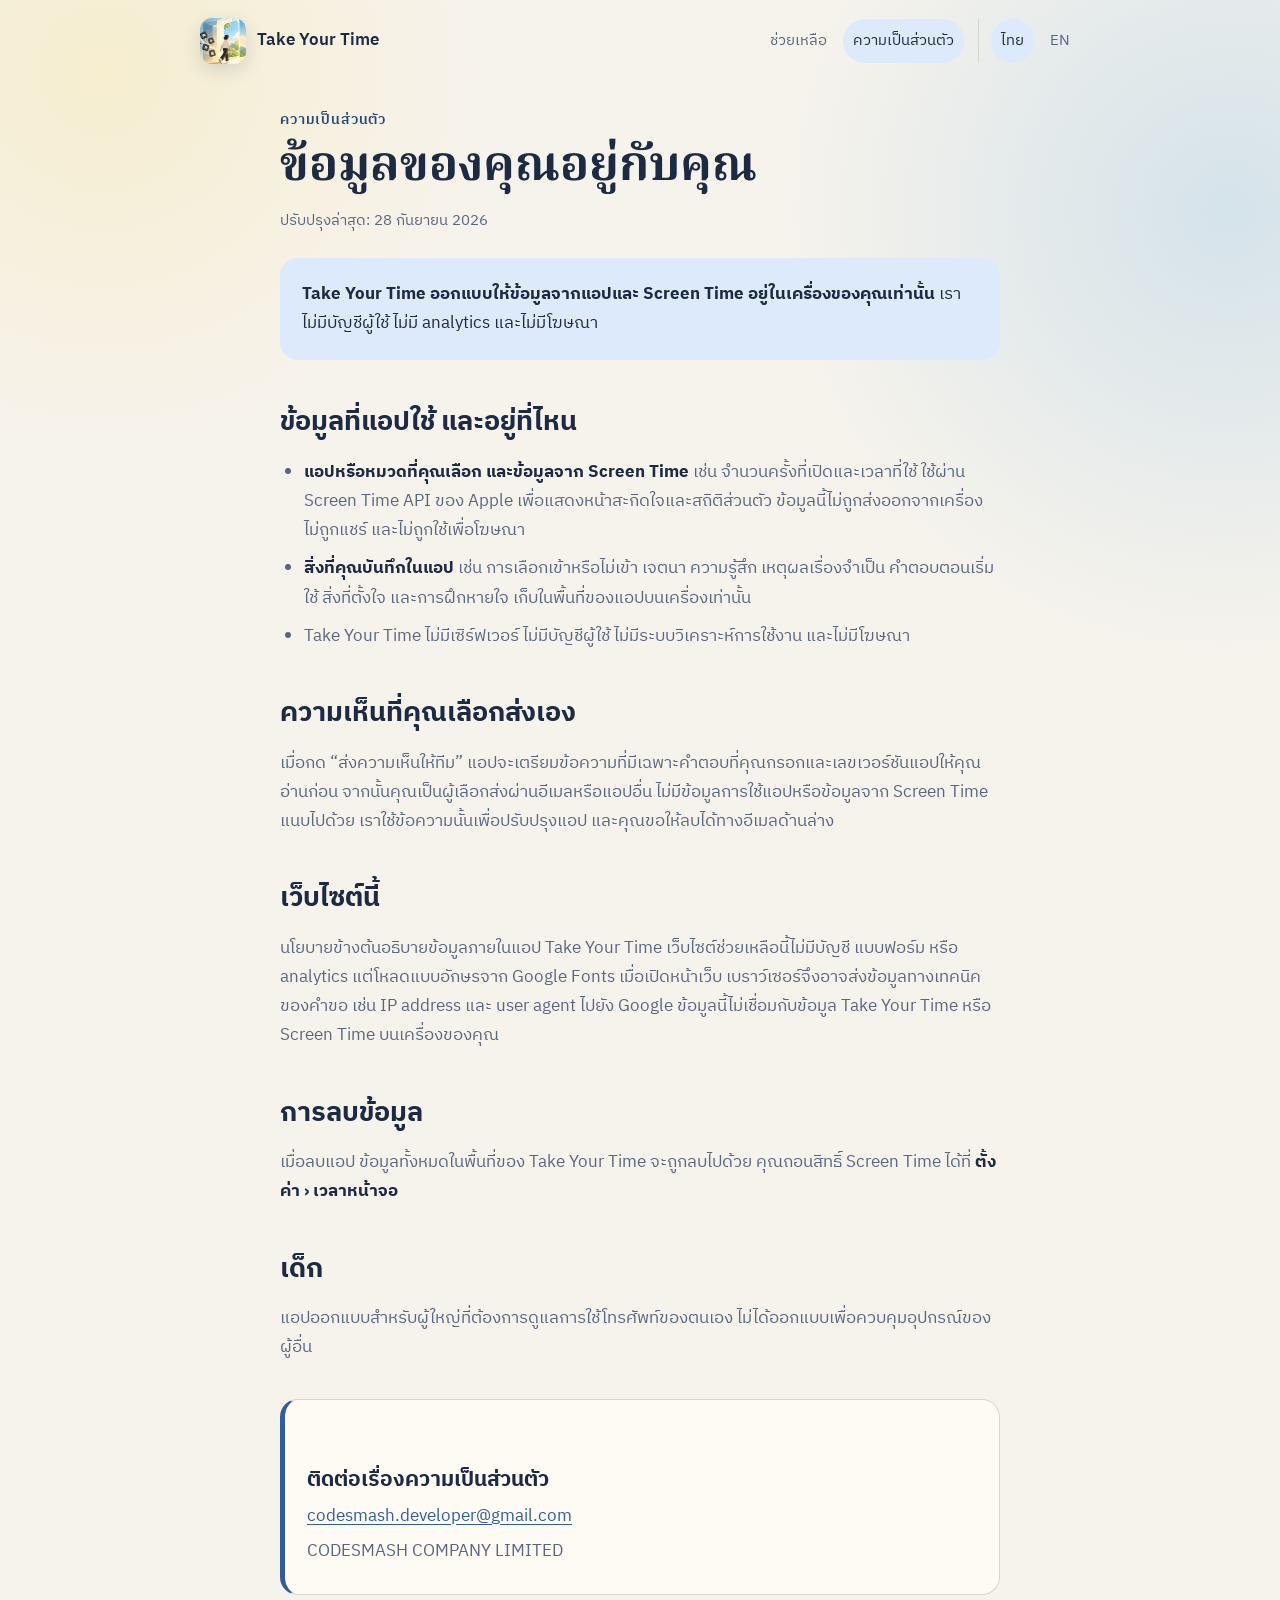
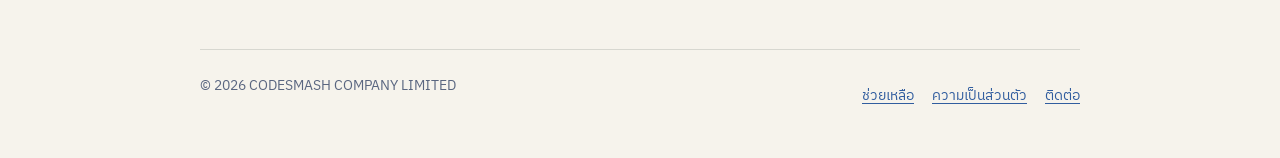
==== privacy/index.html @ d9d4eece "Publish Take Your Time support and privacy redesign" ====
<!doctype html>
<html lang="th">
<head>
  <meta charset="utf-8">
  <meta name="viewport" content="width=device-width, initial-scale=1">
  <meta name="description" content="นโยบายความเป็นส่วนตัวของ Take Your Time ข้อมูลแอปและ Screen Time อยู่บนอุปกรณ์ของคุณ">
  <meta name="theme-color" content="#f6f3ec" media="(prefers-color-scheme: light)">
  <meta name="theme-color" content="#111a2e" media="(prefers-color-scheme: dark)">
  <meta property="og:type" content="website">
  <meta property="og:site_name" content="Take Your Time">
  <meta property="og:locale" content="th_TH">
  <meta property="og:title" content="ความเป็นส่วนตัว · Take Your Time">
  <meta property="og:description" content="ข้อมูลแอปและ Screen Time อยู่บนอุปกรณ์ของคุณ">
  <meta property="og:url" content="https://netzerodash.github.io/mindful-gate/privacy/">
  <meta property="og:image" content="https://netzerodash.github.io/mindful-gate/icon.png">
  <title>ความเป็นส่วนตัว · Take Your Time</title>
  <link rel="canonical" href="https://netzerodash.github.io/mindful-gate/privacy/">
  <link rel="alternate" hreflang="th" href="https://netzerodash.github.io/mindful-gate/privacy/">
  <link rel="alternate" hreflang="en" href="https://netzerodash.github.io/mindful-gate/en/privacy/">
  <link rel="alternate" hreflang="x-default" href="https://netzerodash.github.io/mindful-gate/privacy/">
  <link rel="icon" href="../icon.png">
  <link rel="apple-touch-icon" href="../icon.png">
  <link rel="preconnect" href="https://fonts.googleapis.com">
  <link rel="stylesheet" href="https://fonts.googleapis.com/css2?family=IBM+Plex+Sans+Thai:wght@400;600&family=Noto+Serif+Thai:wght@600&display=swap">
  <link rel="stylesheet" href="../style.css">
</head>
<body>
  <a class="skip-link" href="#content">ข้ามไปยังเนื้อหา</a>
  <header class="site-header">
    <a class="brand" href="../support/" aria-label="Take Your Time · ช่วยเหลือ">
      <img src="../icon.png" alt="" width="46" height="46">
      <span>Take Your Time</span>
    </a>
    <nav class="site-nav" aria-label="เมนูหลัก">
      <div class="nav-links">
        <a class="nav-link" href="../support/">ช่วยเหลือ</a>
        <a class="nav-link" href="./" aria-current="page">ความเป็นส่วนตัว</a>
      </div>
      <div class="language-links" aria-label="ภาษา">
        <a class="language-link" href="./" lang="th" aria-current="page">ไทย</a>
        <a class="language-link" href="../en/privacy/" lang="en" hreflang="en">EN</a>
      </div>
    </nav>
  </header>

  <main class="site-main prose" id="content">
    <p class="eyebrow">ความเป็นส่วนตัว</p>
    <h1>ข้อมูลของคุณอยู่กับคุณ</h1>
    <p class="updated">ปรับปรุงล่าสุด: 28 กันยายน 2026</p>
    <p class="privacy-intro"><strong>Take Your Time ออกแบบให้ข้อมูลจากแอปและ Screen Time อยู่ในเครื่องของคุณเท่านั้น</strong> เราไม่มีบัญชีผู้ใช้ ไม่มี analytics และไม่มีโฆษณา</p>

    <h2>ข้อมูลที่แอปใช้ และอยู่ที่ไหน</h2>
    <ul>
      <li><strong>แอปหรือหมวดที่คุณเลือก และข้อมูลจาก Screen Time</strong> เช่น จำนวนครั้งที่เปิดและเวลาที่ใช้ ใช้ผ่าน Screen Time API ของ Apple เพื่อแสดงหน้าสะกิดใจและสถิติส่วนตัว ข้อมูลนี้ไม่ถูกส่งออกจากเครื่อง ไม่ถูกแชร์ และไม่ถูกใช้เพื่อโฆษณา</li>
      <li><strong>สิ่งที่คุณบันทึกในแอป</strong> เช่น การเลือกเข้าหรือไม่เข้า เจตนา ความรู้สึก เหตุผลเรื่องจำเป็น คำตอบตอนเริ่มใช้ สิ่งที่ตั้งใจ และการฝึกหายใจ เก็บในพื้นที่ของแอปบนเครื่องเท่านั้น</li>
      <li>Take Your Time ไม่มีเซิร์ฟเวอร์ ไม่มีบัญชีผู้ใช้ ไม่มีระบบวิเคราะห์การใช้งาน และไม่มีโฆษณา</li>
    </ul>

    <h2>ความเห็นที่คุณเลือกส่งเอง</h2>
    <p>เมื่อกด “ส่งความเห็นให้ทีม” แอปจะเตรียมข้อความที่มีเฉพาะคำตอบที่คุณกรอกและเลขเวอร์ชันแอปให้คุณอ่านก่อน จากนั้นคุณเป็นผู้เลือกส่งผ่านอีเมลหรือแอปอื่น ไม่มีข้อมูลการใช้แอปหรือข้อมูลจาก Screen Time แนบไปด้วย เราใช้ข้อความนั้นเพื่อปรับปรุงแอป และคุณขอให้ลบได้ทางอีเมลด้านล่าง</p>

    <h2>เว็บไซต์นี้</h2>
    <p>นโยบายข้างต้นอธิบายข้อมูลภายในแอป Take Your Time เว็บไซต์ช่วยเหลือนี้ไม่มีบัญชี แบบฟอร์ม หรือ analytics แต่โหลดแบบอักษรจาก Google Fonts เมื่อเปิดหน้าเว็บ เบราว์เซอร์จึงอาจส่งข้อมูลทางเทคนิคของคำขอ เช่น IP address และ user agent ไปยัง Google ข้อมูลนี้ไม่เชื่อมกับข้อมูล Take Your Time หรือ Screen Time บนเครื่องของคุณ</p>

    <h2>การลบข้อมูล</h2>
    <p>เมื่อลบแอป ข้อมูลทั้งหมดในพื้นที่ของ Take Your Time จะถูกลบไปด้วย คุณถอนสิทธิ์ Screen Time ได้ที่ <strong>ตั้งค่า › เวลาหน้าจอ</strong></p>

    <h2>เด็ก</h2>
    <p>แอปออกแบบสำหรับผู้ใหญ่ที่ต้องการดูแลการใช้โทรศัพท์ของตนเอง ไม่ได้ออกแบบเพื่อควบคุมอุปกรณ์ของผู้อื่น</p>

    <aside class="callout" aria-labelledby="contact-title">
      <h2 id="contact-title">ติดต่อเรื่องความเป็นส่วนตัว</h2>
      <p><a class="contact-link" href="mailto:codesmash.developer@gmail.com?subject=Take%20Your%20Time%20Privacy">codesmash.developer@gmail.com</a></p>
      <p>CODESMASH COMPANY LIMITED</p>
    </aside>
  </main>

  <footer class="site-footer">
    <span>© 2026 CODESMASH COMPANY LIMITED</span>
    <div class="footer-links">
      <a href="../support/">ช่วยเหลือ</a>
      <a href="./">ความเป็นส่วนตัว</a>
      <a href="mailto:codesmash.developer@gmail.com">ติดต่อ</a>
    </div>
  </footer>
</body>
</html>
---- style.css ----
:root {
  color-scheme: light dark;
  --bg: #f6f3ec;
  --surface: rgba(255, 253, 247, 0.86);
  --surface-solid: #fffdf7;
  --ink: #1d2a44;
  --muted: #5a6680;
  --primary: #315d9f;
  --primary-strong: #244979;
  --primary-soft: #dceafb;
  --warm: #f7e6a8;
  --line: #d7d7d0;
  --shadow: 0 20px 52px rgba(43, 68, 102, 0.1);
  --focus: #ba5a00;
}

@media (prefers-color-scheme: dark) {
  :root {
    --bg: #111a2e;
    --surface: rgba(24, 37, 64, 0.88);
    --surface-solid: #182540;
    --ink: #f0f3f9;
    --muted: #b1bad0;
    --primary: #9bbcf2;
    --primary-strong: #c8dcff;
    --primary-soft: #253b62;
    --warm: #5b4d28;
    --line: #334160;
    --shadow: 0 24px 64px rgba(0, 0, 0, 0.24);
    --focus: #ffbd6b;
  }
}

* { box-sizing: border-box; }

html { scroll-behavior: smooth; }

body {
  min-height: 100vh;
  margin: 0;
  background:
    radial-gradient(circle at 8% 4%, rgba(247, 230, 168, 0.42), transparent 24rem),
    radial-gradient(circle at 96% 12%, rgba(127, 184, 230, 0.28), transparent 28rem),
    var(--bg);
  color: var(--ink);
  font: 17px/1.72 "IBM Plex Sans Thai", -apple-system, BlinkMacSystemFont, "Segoe UI", sans-serif;
  text-rendering: optimizeLegibility;
}

a { color: var(--primary); text-underline-offset: 0.18em; }
a:hover { color: var(--primary-strong); }
a:focus-visible,
summary:focus-visible {
  border-radius: 6px;
  outline: 3px solid var(--focus);
  outline-offset: 4px;
}

.skip-link {
  position: fixed;
  z-index: 10;
  top: 10px;
  left: 10px;
  padding: 10px 14px;
  border-radius: 10px;
  background: var(--surface-solid);
  color: var(--ink);
  transform: translateY(-160%);
}
.skip-link:focus { transform: translateY(0); }

.site-header,
.site-main,
.site-footer {
  width: min(100% - 32px, 880px);
  margin-inline: auto;
}

.site-header {
  display: flex;
  align-items: center;
  justify-content: space-between;
  gap: 20px;
  min-height: 82px;
  padding-block: 14px;
}

.brand {
  display: inline-flex;
  min-height: 44px;
  align-items: center;
  gap: 11px;
  color: var(--ink);
  font-weight: 600;
  text-decoration: none;
}
.brand img {
  width: 46px;
  height: 46px;
  border-radius: 12px;
  box-shadow: 0 6px 18px rgba(39, 71, 107, 0.16);
}

.site-nav,
.nav-links,
.language-links {
  display: flex;
  align-items: center;
  gap: 6px;
}
.site-nav { gap: 14px; }
.nav-link,
.language-link {
  display: inline-flex;
  min-height: 44px;
  align-items: center;
  justify-content: center;
  padding: 8px 10px;
  border-radius: 999px;
  color: var(--muted);
  font-size: 15px;
  text-decoration: none;
}
.nav-link:hover,
.language-link:hover,
.nav-link[aria-current="page"],
.language-link[aria-current="page"] {
  background: var(--primary-soft);
  color: var(--ink);
}
.language-links {
  padding-left: 12px;
  border-left: 1px solid var(--line);
}

.site-main { padding: 26px 0 54px; }

.hero {
  position: relative;
  isolation: isolate;
  overflow: hidden;
  padding: clamp(28px, 6vw, 54px);
  border: 1px solid rgba(127, 184, 230, 0.35);
  border-radius: 28px;
  background:
    linear-gradient(150deg, rgba(255, 255, 255, 0.76), rgba(220, 234, 251, 0.66)),
    var(--surface);
  box-shadow: var(--shadow);
}
.hero::before,
.hero::after {
  position: absolute;
  z-index: -1;
  content: "";
  pointer-events: none;
}
.hero::before {
  width: 250px;
  height: 250px;
  right: -64px;
  bottom: -132px;
  border-radius: 50% 50% 22% 22%;
  background: rgba(108, 155, 96, 0.2);
  transform: rotate(-8deg);
}
.hero::after {
  width: 94px;
  height: 150px;
  right: 52px;
  bottom: 26px;
  border: 12px solid rgba(255, 250, 219, 0.74);
  border-bottom-width: 7px;
  border-radius: 48px 48px 14px 14px;
  box-shadow: 14px -10px 0 rgba(159, 204, 235, 0.2);
}

@media (prefers-color-scheme: dark) {
  .hero {
    background:
      linear-gradient(150deg, rgba(33, 51, 86, 0.9), rgba(23, 40, 70, 0.82)),
      var(--surface);
  }
}

.eyebrow {
  margin: 0 0 6px;
  color: var(--primary-strong);
  font-size: 14px;
  font-weight: 600;
  letter-spacing: 0.06em;
  text-transform: uppercase;
}

h1,
h2,
h3 { color: var(--ink); }
h1 {
  max-width: 15ch;
  margin: 0;
  font-family: "Noto Serif Thai", serif;
  font-size: clamp(32px, 6vw, 48px);
  line-height: 1.25;
}
h2 {
  margin: 52px 0 12px;
  font-size: clamp(22px, 3vw, 27px);
  line-height: 1.35;
}
h3 { margin: 0; font-size: 18px; line-height: 1.45; }

p,
li { color: var(--muted); }
.lead {
  max-width: 58ch;
  margin: 14px 0 0;
  color: var(--muted);
  font-size: clamp(18px, 2.8vw, 21px);
}
.hero .lead { max-width: 34ch; padding-right: 110px; }
strong { color: var(--ink); }

.status-row,
.quick-links,
.trust-grid {
  display: grid;
  grid-template-columns: repeat(3, minmax(0, 1fr));
  gap: 14px;
}
.status-row { margin-top: 20px; }
.status-item,
.quick-link,
.trust-item {
  padding: 18px;
  border: 1px solid var(--line);
  border-radius: 18px;
  background: var(--surface);
}
.status-item strong,
.status-item span { display: block; }
.status-item span { margin-top: 2px; color: var(--muted); font-size: 14px; }
.quick-link {
  min-height: 112px;
  color: var(--ink);
  text-decoration: none;
  transition: transform 160ms ease, border-color 160ms ease;
}
.quick-link:hover { border-color: var(--primary); transform: translateY(-2px); }
.quick-link span { display: block; margin-top: 8px; color: var(--muted); font-size: 15px; }

.faq-list {
  overflow: hidden;
  border: 1px solid var(--line);
  border-radius: 20px;
  background: var(--surface);
}
details + details { border-top: 1px solid var(--line); }
summary {
  min-height: 58px;
  padding: 17px 54px 17px 20px;
  color: var(--ink);
  cursor: pointer;
  font-weight: 600;
  list-style: none;
  position: relative;
}
summary::-webkit-details-marker { display: none; }
summary::after {
  position: absolute;
  top: 18px;
  right: 20px;
  color: var(--primary);
  content: "+";
  font-size: 24px;
  font-weight: 400;
  line-height: 1;
}
details[open] summary::after { content: "−"; }
.answer { padding: 0 20px 20px; }
.answer > :first-child { margin-top: 0; }
.answer > :last-child { margin-bottom: 0; }
.steps { margin: 10px 0 0; padding-left: 24px; }
.steps li + li { margin-top: 7px; }

.callout {
  margin-top: 36px;
  padding: 22px;
  border: 1px solid var(--line);
  border-left: 5px solid var(--primary);
  border-radius: 18px;
  background: var(--surface);
}
.callout h2 { margin: 0 0 8px; font-size: 21px; }
.callout p { margin: 6px 0; }
.contact-link { overflow-wrap: anywhere; }

.prose { max-width: 720px; }
.prose h1 { max-width: 22ch; }
.prose h2 { margin-top: 44px; }
.prose ul { padding-left: 24px; }
.prose li + li { margin-top: 9px; }
.updated { margin-top: 10px; font-size: 15px; }
.privacy-intro {
  margin: 24px 0 34px;
  padding: 22px;
  border-radius: 18px;
  background: var(--primary-soft);
  color: var(--ink);
}

.site-footer {
  display: flex;
  justify-content: space-between;
  gap: 24px;
  padding: 24px 0 40px;
  border-top: 1px solid var(--line);
  color: var(--muted);
  font-size: 14px;
}
.footer-links { display: flex; flex-wrap: wrap; gap: 10px 18px; }
.footer-links a { min-height: 44px; display: inline-flex; align-items: center; }

.redirect-page {
  display: grid;
  min-height: 100vh;
  place-items: center;
  padding: 24px;
}
.redirect-card {
  max-width: 460px;
  padding: 30px;
  border: 1px solid var(--line);
  border-radius: 24px;
  background: var(--surface);
  box-shadow: var(--shadow);
  text-align: center;
}
.redirect-card img { border-radius: 16px; }

@media (max-width: 760px) {
  .site-header { align-items: flex-start; flex-direction: column; gap: 8px; }
  .site-nav { width: 100%; justify-content: space-between; overflow-x: auto; }
  .hero .lead { padding-right: 0; }
  .hero::after { opacity: 0.28; right: 20px; }
  .status-row,
  .quick-links,
  .trust-grid { grid-template-columns: 1fr; }
  .site-footer { flex-direction: column; gap: 4px; }
}

@media (max-width: 430px) {
  .site-header,
  .site-main,
  .site-footer { width: min(100% - 24px, 880px); }
  .brand img { width: 42px; height: 42px; }
  .site-nav { gap: 5px; }
  .nav-links { gap: 2px; }
  .nav-link,
  .language-link { padding-inline: 8px; font-size: 14px; }
  .language-links { padding-left: 6px; }
  .hero { padding: 28px 22px; border-radius: 22px; }
  .hero::after { display: none; }
  h1 { font-size: 31px; }
}

@media (prefers-reduced-motion: reduce) {
  html { scroll-behavior: auto; }
  *, *::before, *::after { transition-duration: 0.01ms !important; }
}
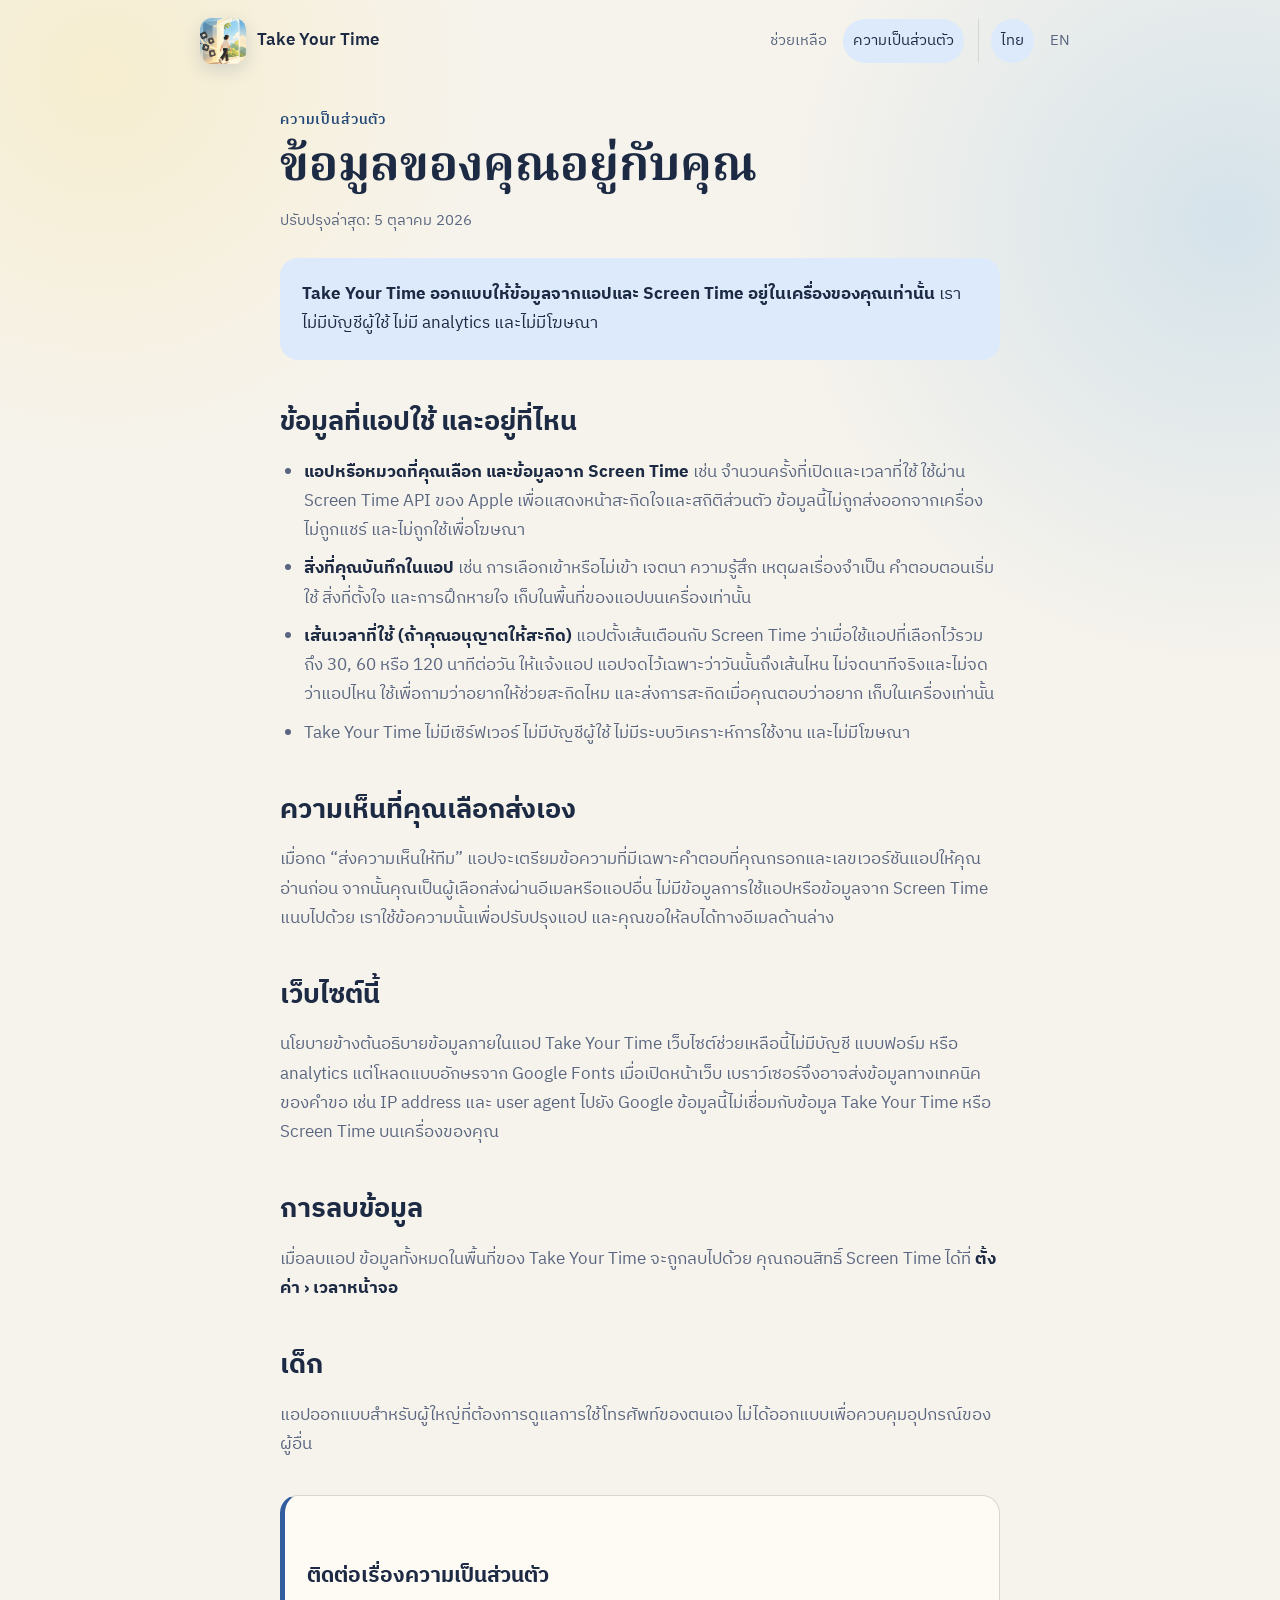
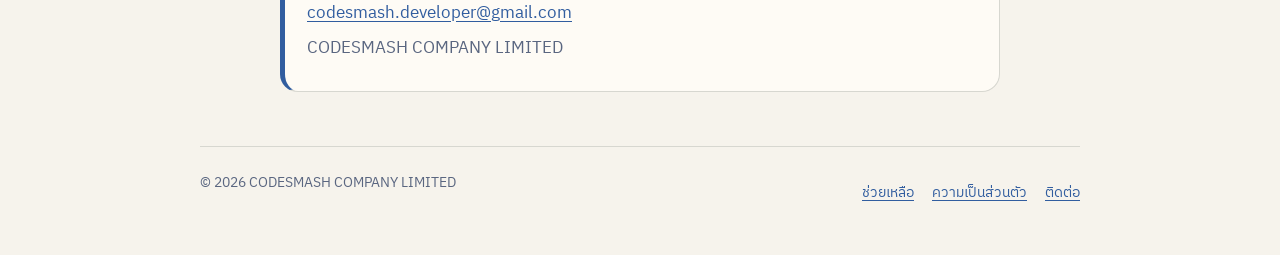
==== commit 1081f524: "Publish website from social-detox a15ed81" ====
--- a/privacy/index.html
+++ b/privacy/index.html
@@ -12,7 +12,10 @@
   <meta property="og:title" content="ความเป็นส่วนตัว · Take Your Time">
   <meta property="og:description" content="ข้อมูลแอปและ Screen Time อยู่บนอุปกรณ์ของคุณ">
   <meta property="og:url" content="https://netzerodash.github.io/mindful-gate/privacy/">
-  <meta property="og:image" content="https://netzerodash.github.io/mindful-gate/icon.png">
+  <meta property="og:image" content="https://netzerodash.github.io/mindful-gate/og.png">
+  <meta property="og:image:width" content="1024">
+  <meta property="og:image:height" content="1024">
+  <meta property="og:image:alt" content="ไอคอน Take Your Time เป็นคนเดินผ่านประตูกระจกออกสู่ธรรมชาติ">
   <title>ความเป็นส่วนตัว · Take Your Time</title>
   <link rel="canonical" href="https://netzerodash.github.io/mindful-gate/privacy/">
   <link rel="alternate" hreflang="th" href="https://netzerodash.github.io/mindful-gate/privacy/">
@@ -46,13 +49,14 @@
   <main class="site-main prose" id="content">
     <p class="eyebrow">ความเป็นส่วนตัว</p>
     <h1>ข้อมูลของคุณอยู่กับคุณ</h1>
-    <p class="updated">ปรับปรุงล่าสุด: 28 กันยายน 2026</p>
+    <p class="updated">ปรับปรุงล่าสุด: 5 ตุลาคม 2026</p>
     <p class="privacy-intro"><strong>Take Your Time ออกแบบให้ข้อมูลจากแอปและ Screen Time อยู่ในเครื่องของคุณเท่านั้น</strong> เราไม่มีบัญชีผู้ใช้ ไม่มี analytics และไม่มีโฆษณา</p>
 
     <h2>ข้อมูลที่แอปใช้ และอยู่ที่ไหน</h2>
     <ul>
       <li><strong>แอปหรือหมวดที่คุณเลือก และข้อมูลจาก Screen Time</strong> เช่น จำนวนครั้งที่เปิดและเวลาที่ใช้ ใช้ผ่าน Screen Time API ของ Apple เพื่อแสดงหน้าสะกิดใจและสถิติส่วนตัว ข้อมูลนี้ไม่ถูกส่งออกจากเครื่อง ไม่ถูกแชร์ และไม่ถูกใช้เพื่อโฆษณา</li>
       <li><strong>สิ่งที่คุณบันทึกในแอป</strong> เช่น การเลือกเข้าหรือไม่เข้า เจตนา ความรู้สึก เหตุผลเรื่องจำเป็น คำตอบตอนเริ่มใช้ สิ่งที่ตั้งใจ และการฝึกหายใจ เก็บในพื้นที่ของแอปบนเครื่องเท่านั้น</li>
+      <li><strong>เส้นเวลาที่ใช้ (ถ้าคุณอนุญาตให้สะกิด)</strong> แอปตั้งเส้นเตือนกับ Screen Time ว่าเมื่อใช้แอปที่เลือกไว้รวมถึง 30, 60 หรือ 120 นาทีต่อวัน ให้แจ้งแอป แอปจดไว้เฉพาะว่าวันนั้นถึงเส้นไหน ไม่จดนาทีจริงและไม่จดว่าแอปไหน ใช้เพื่อถามว่าอยากให้ช่วยสะกิดไหม และส่งการสะกิดเมื่อคุณตอบว่าอยาก เก็บในเครื่องเท่านั้น</li>
       <li>Take Your Time ไม่มีเซิร์ฟเวอร์ ไม่มีบัญชีผู้ใช้ ไม่มีระบบวิเคราะห์การใช้งาน และไม่มีโฆษณา</li>
     </ul>
 
